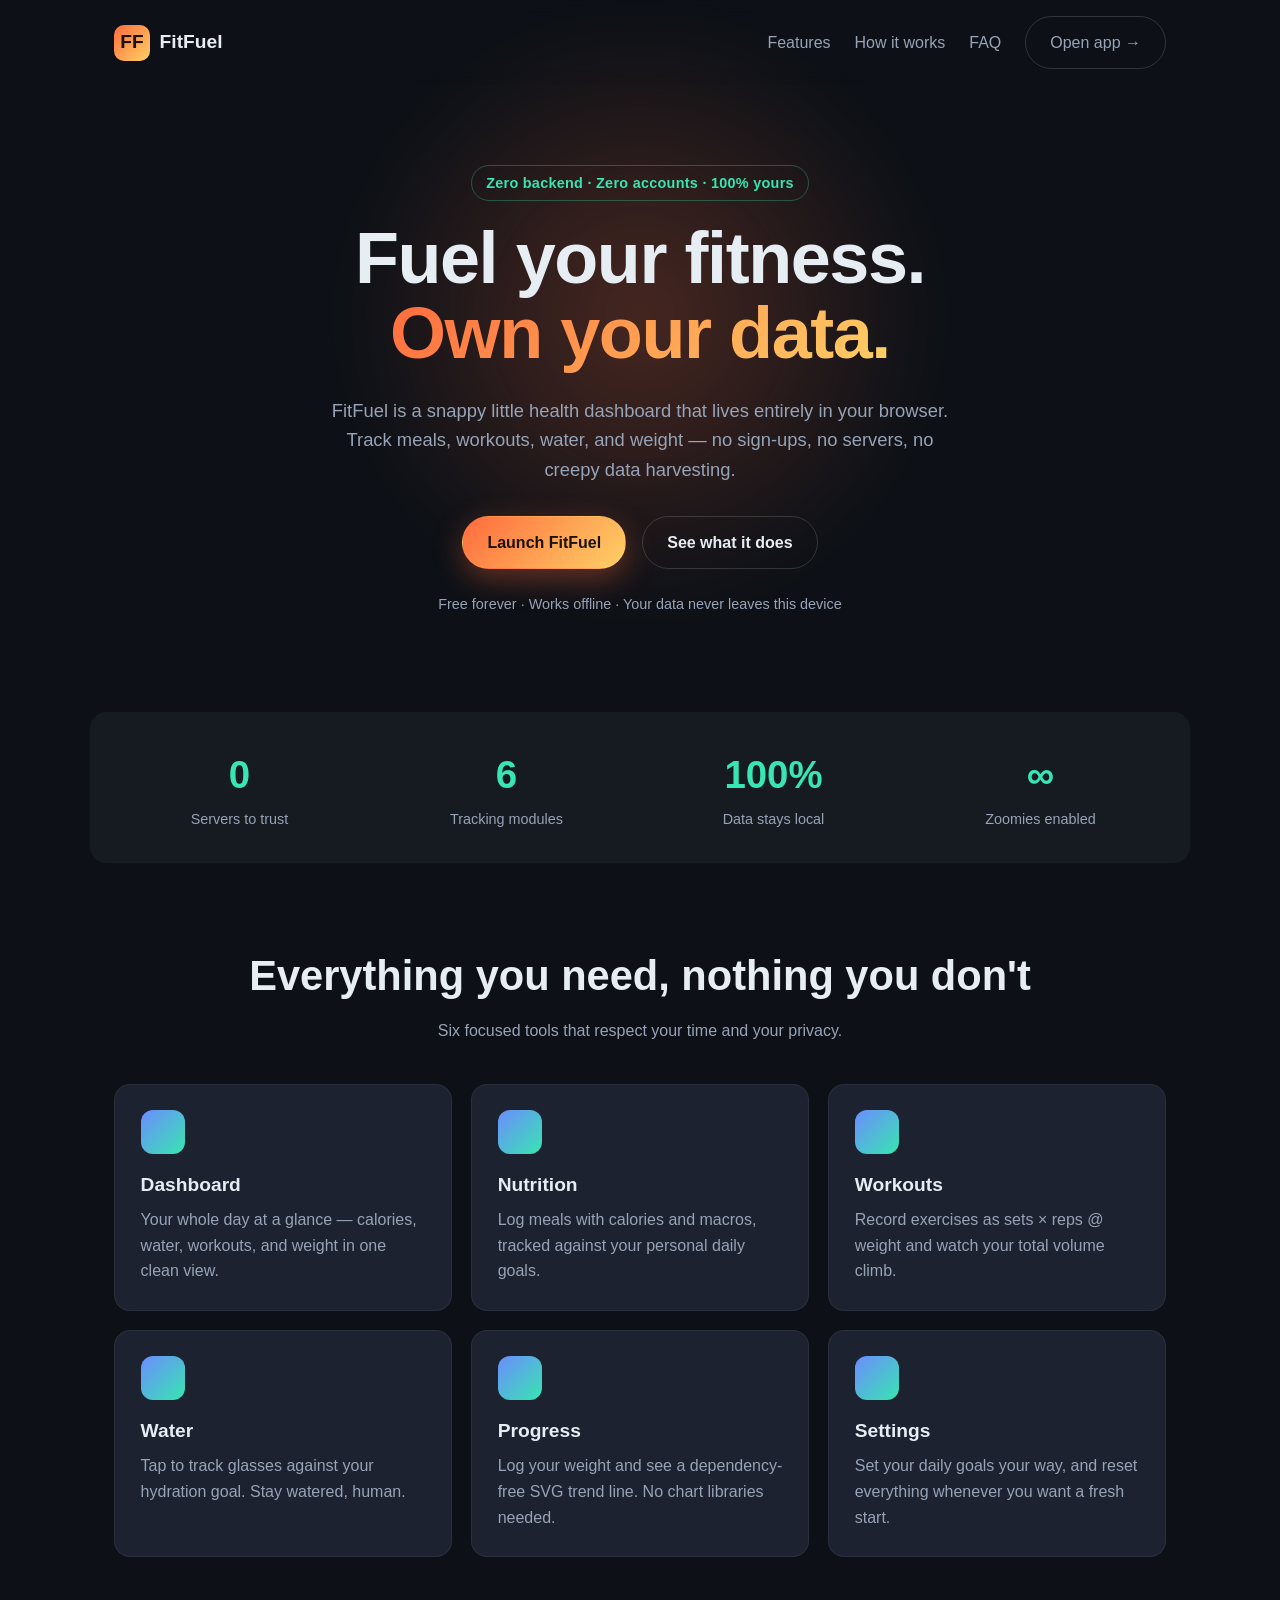
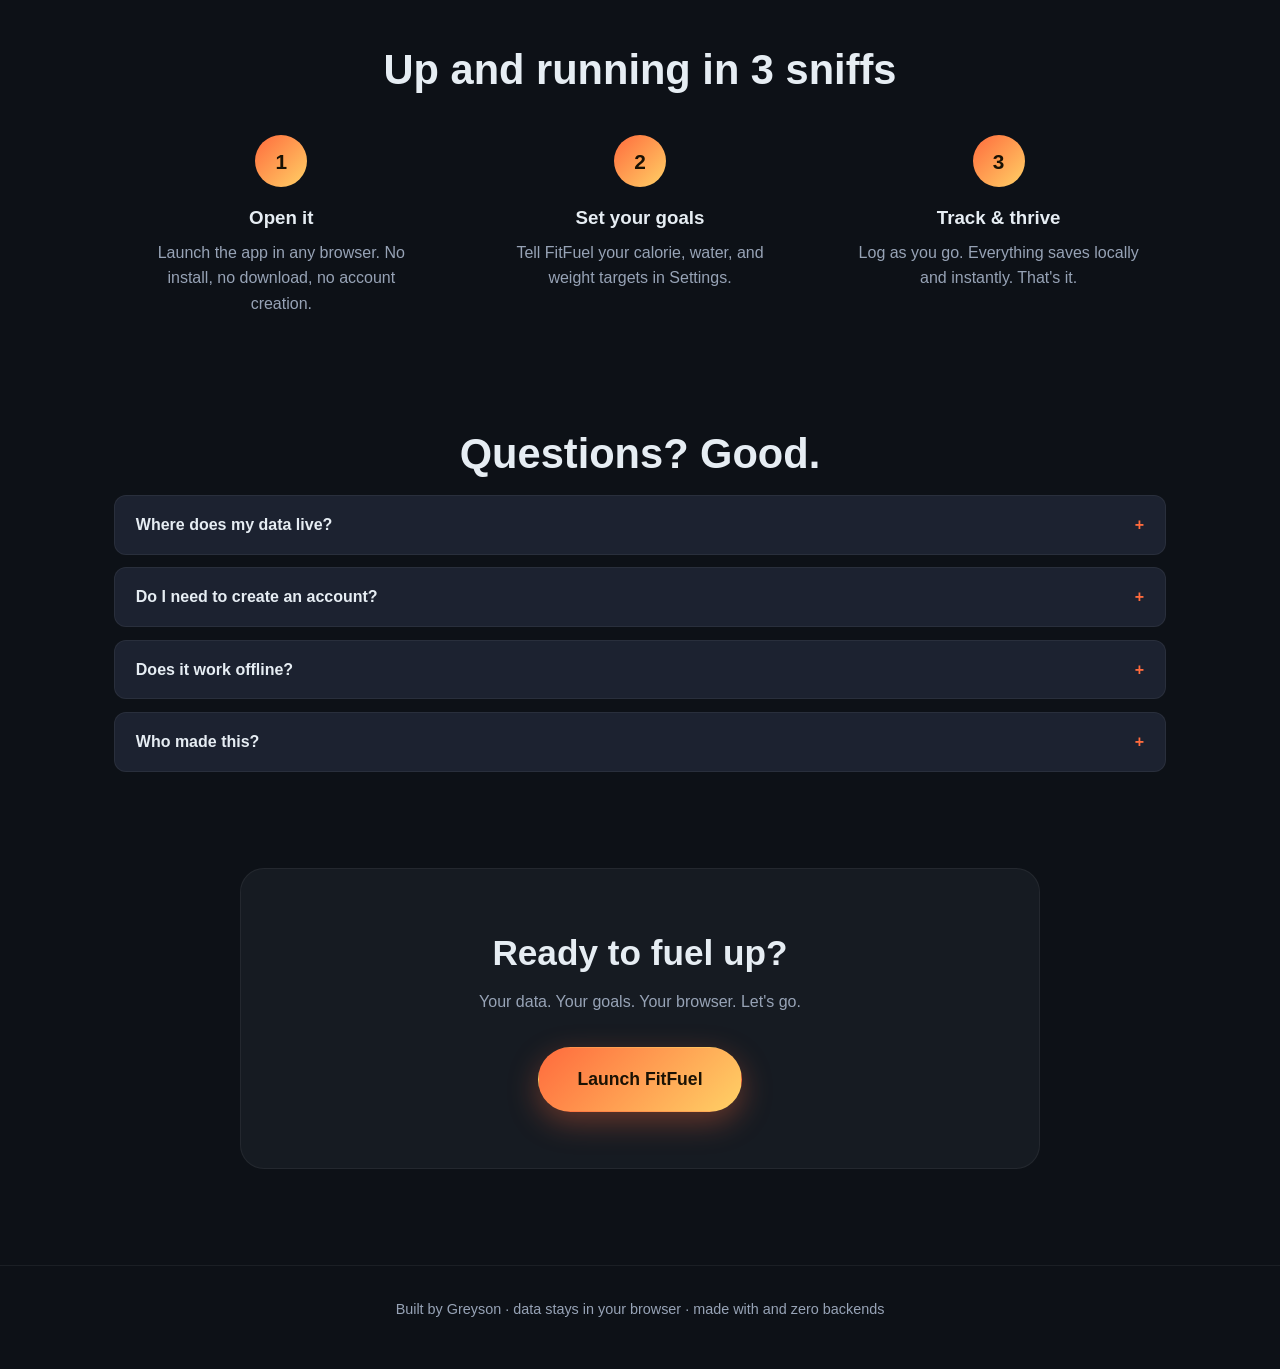
==== landing/index.html @ e6635676 "Add FitFuel marketing landing page - Hero, stats, feature cards, how-it-works, FAQ, and CTA sections" ====
<!DOCTYPE html>
<html lang="en">
<head>
  <meta charset="UTF-8" />
  <meta name="viewport" content="width=device-width, initial-scale=1.0" />
  <title>FitFuel — Fuel your fitness, own your data</title>
  <meta name="description" content="FitFuel is a zero-backend fitness & nutrition dashboard that runs entirely in your browser. No accounts, no servers, your data stays yours." />
  <link rel="stylesheet" href="styles.css" />
</head>
<body>
  <!-- NAV -->
  <header class="nav">
    <a class="nav__brand" href="#top">
      <span class="nav__logo">FF</span>
      <span>FitFuel</span>
    </a>
    <nav class="nav__links">
      <a href="#features">Features</a>
      <a href="#how">How it works</a>
      <a href="#faq">FAQ</a>
      <a class="btn btn--ghost" href="../index.html">Open app →</a>
    </nav>
  </header>

  <!-- HERO -->
  <section class="hero" id="top">
    <div class="hero__glow" aria-hidden="true"></div>
    <div class="hero__content">
      <p class="hero__eyebrow"> Zero backend · Zero accounts · 100% yours</p>
      <h1 class="hero__title">Fuel your fitness.<br /><span>Own your data.</span></h1>
      <p class="hero__subtitle">
        FitFuel is a snappy little health dashboard that lives entirely in your
        browser. Track meals, workouts, water, and weight — no sign-ups, no
        servers, no creepy data harvesting.
      </p>
      <div class="hero__cta">
        <a class="btn btn--primary" href="../index.html">Launch FitFuel</a>
        <a class="btn btn--ghost" href="#features">See what it does</a>
      </div>
      <p class="hero__note">Free forever · Works offline · Your data never leaves this device</p>
    </div>
  </section>

  <!-- STATS -->
  <section class="stats">
    <div class="stat"><span class="stat__num">0</span><span class="stat__label">Servers to trust</span></div>
    <div class="stat"><span class="stat__num">6</span><span class="stat__label">Tracking modules</span></div>
    <div class="stat"><span class="stat__num">100%</span><span class="stat__label">Data stays local</span></div>
    <div class="stat"><span class="stat__num">∞</span><span class="stat__label">Zoomies enabled</span></div>
  </section>

  <!-- FEATURES -->
  <section class="features" id="features">
    <h2 class="section__title">Everything you need, nothing you don't</h2>
    <p class="section__lead">Six focused tools that respect your time and your privacy.</p>
    <div class="feature-grid">
      <article class="card">
        <div class="card__icon"></div>
        <h3>Dashboard</h3>
        <p>Your whole day at a glance — calories, water, workouts, and weight in one clean view.</p>
      </article>
      <article class="card">
        <div class="card__icon"></div>
        <h3>Nutrition</h3>
        <p>Log meals with calories and macros, tracked against your personal daily goals.</p>
      </article>
      <article class="card">
        <div class="card__icon"></div>
        <h3>Workouts</h3>
        <p>Record exercises as sets × reps @ weight and watch your total volume climb.</p>
      </article>
      <article class="card">
        <div class="card__icon"></div>
        <h3>Water</h3>
        <p>Tap to track glasses against your hydration goal. Stay watered, human.</p>
      </article>
      <article class="card">
        <div class="card__icon"></div>
        <h3>Progress</h3>
        <p>Log your weight and see a dependency-free SVG trend line. No chart libraries needed.</p>
      </article>
      <article class="card">
        <div class="card__icon"></div>
        <h3>Settings</h3>
        <p>Set your daily goals your way, and reset everything whenever you want a fresh start.</p>
      </article>
    </div>
  </section>

  <!-- HOW IT WORKS -->
  <section class="how" id="how">
    <h2 class="section__title">Up and running in 3 sniffs</h2>
    <div class="steps">
      <div class="step">
        <span class="step__num">1</span>
        <h3>Open it</h3>
        <p>Launch the app in any browser. No install, no download, no account creation.</p>
      </div>
      <div class="step">
        <span class="step__num">2</span>
        <h3>Set your goals</h3>
        <p>Tell FitFuel your calorie, water, and weight targets in Settings.</p>
      </div>
      <div class="step">
        <span class="step__num">3</span>
        <h3>Track & thrive</h3>
        <p>Log as you go. Everything saves locally and instantly. That's it.</p>
      </div>
    </div>
  </section>

  <!-- FAQ -->
  <section class="faq" id="faq">
    <h2 class="section__title">Questions? Good.</h2>
    <details class="faq__item">
      <summary>Where does my data live?</summary>
      <p>Entirely in your browser via <code>localStorage</code>. It never touches a server because there isn't one.</p>
    </details>
    <details class="faq__item">
      <summary>Do I need to create an account?</summary>
      <p>Nope. No email, no password, no "we value your privacy" cookie banner nonsense.</p>
    </details>
    <details class="faq__item">
      <summary>Does it work offline?</summary>
      <p>Yes! Once loaded, it's just static files. Toss your Wi-Fi in the trash if you like.</p>
    </details>
    <details class="faq__item">
      <summary>Who made this?</summary>
      <p>Greyson the digital puppy , on a rainy weekend — with excellent taste and questionable amounts of caffeine.</p>
    </details>
  </section>

  <!-- CTA -->
  <section class="cta">
    <h2>Ready to fuel up?</h2>
    <p>Your data. Your goals. Your browser. Let's go.</p>
    <a class="btn btn--primary btn--big" href="../index.html">Launch FitFuel</a>
  </section>

  <footer class="footer">
    <p>Built by Greyson · data stays in your browser · made with  and zero backends</p>
  </footer>
</body>
</html>
---- landing/styles.css ----
/* ===========================================================
   FitFuel landing page
   Bold, colorful, dependency-free. One file, cohesive theme.
   =========================================================== */

:root {
  --bg: #0d1117;
  --bg-soft: #161b22;
  --card: #1c2230;
  --text: #e6edf3;
  --muted: #97a3b6;
  --brand: #ff6b3d;
  --brand-2: #ffd166;
  --accent: #37e6b0;
  --accent-2: #6c8cff;
  --radius: 16px;
  --maxw: 1100px;
  --shadow: 0 20px 60px rgba(0, 0, 0, 0.45);
}

* { box-sizing: border-box; margin: 0; padding: 0; }

html { scroll-behavior: smooth; }

body {
  font-family: -apple-system, BlinkMacSystemFont, "Segoe UI", Roboto,
    Helvetica, Arial, sans-serif;
  background: var(--bg);
  color: var(--text);
  line-height: 1.6;
  overflow-x: hidden;
}

/* ---------- Buttons ---------- */
.btn {
  display: inline-block;
  padding: 0.8rem 1.5rem;
  border-radius: 999px;
  font-weight: 600;
  text-decoration: none;
  transition: transform 0.15s ease, box-shadow 0.15s ease, background 0.15s ease;
  cursor: pointer;
  border: 1px solid transparent;
}
.btn:hover { transform: translateY(-2px); }
.btn--primary {
  background: linear-gradient(135deg, var(--brand), var(--brand-2));
  color: #1a1204;
  box-shadow: 0 10px 30px rgba(255, 107, 61, 0.35);
}
.btn--ghost {
  background: transparent;
  color: var(--text);
  border-color: rgba(255, 255, 255, 0.15);
}
.btn--ghost:hover { border-color: var(--accent); color: var(--accent); }
.btn--big { padding: 1.1rem 2.4rem; font-size: 1.1rem; }

/* ---------- Nav ---------- */
.nav {
  position: sticky;
  top: 0;
  z-index: 50;
  display: flex;
  align-items: center;
  justify-content: space-between;
  padding: 1rem 1.5rem;
  max-width: var(--maxw);
  margin: 0 auto;
  backdrop-filter: blur(8px);
}
.nav__brand {
  display: flex;
  align-items: center;
  gap: 0.6rem;
  font-weight: 800;
  font-size: 1.2rem;
  color: var(--text);
  text-decoration: none;
}
.nav__logo {
  display: grid;
  place-items: center;
  width: 36px;
  height: 36px;
  border-radius: 10px;
  background: linear-gradient(135deg, var(--brand), var(--brand-2));
  color: #1a1204;
  font-weight: 900;
}
.nav__links {
  display: flex;
  align-items: center;
  gap: 1.5rem;
}
.nav__links a {
  color: var(--muted);
  text-decoration: none;
  font-weight: 500;
  transition: color 0.15s ease;
}
.nav__links a:hover { color: var(--text); }

/* ---------- Hero ---------- */
.hero {
  position: relative;
  max-width: var(--maxw);
  margin: 0 auto;
  padding: 5rem 1.5rem 4rem;
  text-align: center;
}
.hero__glow {
  position: absolute;
  inset: -20% 0 auto 50%;
  transform: translateX(-50%);
  width: 700px;
  height: 700px;
  background: radial-gradient(circle, rgba(255, 107, 61, 0.25), transparent 60%);
  filter: blur(30px);
  z-index: -1;
}
.hero__eyebrow {
  display: inline-block;
  color: var(--accent);
  font-weight: 600;
  letter-spacing: 0.02em;
  margin-bottom: 1.2rem;
  padding: 0.35rem 0.9rem;
  border: 1px solid rgba(55, 230, 176, 0.3);
  border-radius: 999px;
  font-size: 0.9rem;
}
.hero__title {
  font-size: clamp(2.5rem, 7vw, 4.5rem);
  line-height: 1.05;
  font-weight: 900;
  letter-spacing: -0.02em;
}
.hero__title span {
  background: linear-gradient(135deg, var(--brand), var(--brand-2));
  -webkit-background-clip: text;
  background-clip: text;
  -webkit-text-fill-color: transparent;
}
.hero__subtitle {
  max-width: 640px;
  margin: 1.5rem auto 2rem;
  color: var(--muted);
  font-size: 1.15rem;
}
.hero__cta {
  display: flex;
  gap: 1rem;
  justify-content: center;
  flex-wrap: wrap;
}
.hero__note {
  margin-top: 1.5rem;
  color: var(--muted);
  font-size: 0.9rem;
}

/* ---------- Stats ---------- */
.stats {
  display: grid;
  grid-template-columns: repeat(4, 1fr);
  gap: 1rem;
  max-width: var(--maxw);
  margin: 2rem auto;
  padding: 2rem 1.5rem;
  background: var(--bg-soft);
  border-radius: var(--radius);
}
.stat { text-align: center; }
.stat__num {
  display: block;
  font-size: 2.4rem;
  font-weight: 900;
  color: var(--accent);
}
.stat__label { color: var(--muted); font-size: 0.9rem; }

/* ---------- Sections ---------- */
.section__title {
  text-align: center;
  font-size: clamp(1.8rem, 4vw, 2.6rem);
  font-weight: 800;
  margin-bottom: 0.5rem;
}
.section__lead {
  text-align: center;
  color: var(--muted);
  margin-bottom: 2.5rem;
}
.features, .how, .faq { max-width: var(--maxw); margin: 5rem auto; padding: 0 1.5rem; }

/* ---------- Feature cards ---------- */
.feature-grid {
  display: grid;
  grid-template-columns: repeat(auto-fit, minmax(260px, 1fr));
  gap: 1.2rem;
}
.card {
  background: var(--card);
  border: 1px solid rgba(255, 255, 255, 0.06);
  border-radius: var(--radius);
  padding: 1.6rem;
  transition: transform 0.2s ease, border-color 0.2s ease;
}
.card:hover {
  transform: translateY(-4px);
  border-color: var(--brand);
}
.card__icon {
  width: 44px;
  height: 44px;
  border-radius: 12px;
  margin-bottom: 1rem;
  background: linear-gradient(135deg, var(--accent-2), var(--accent));
}
.card h3 { font-size: 1.2rem; margin-bottom: 0.4rem; }
.card p { color: var(--muted); }

/* ---------- Steps ---------- */
.steps {
  display: grid;
  grid-template-columns: repeat(auto-fit, minmax(240px, 1fr));
  gap: 1.5rem;
}
.step {
  text-align: center;
  padding: 1.5rem;
}
.step__num {
  display: grid;
  place-items: center;
  width: 52px;
  height: 52px;
  margin: 0 auto 1rem;
  border-radius: 50%;
  background: linear-gradient(135deg, var(--brand), var(--brand-2));
  color: #1a1204;
  font-weight: 900;
  font-size: 1.3rem;
}
.step h3 { margin-bottom: 0.4rem; }
.step p { color: var(--muted); }

/* ---------- FAQ ---------- */
.faq__item {
  background: var(--card);
  border: 1px solid rgba(255, 255, 255, 0.06);
  border-radius: 12px;
  padding: 1rem 1.3rem;
  margin-bottom: 0.8rem;
}
.faq__item summary {
  cursor: pointer;
  font-weight: 600;
  list-style: none;
}
.faq__item summary::-webkit-details-marker { display: none; }
.faq__item summary::after {
  content: "+";
  float: right;
  color: var(--brand);
  font-weight: 900;
}
.faq__item[open] summary::after { content: "-"; }
.faq__item p { color: var(--muted); margin-top: 0.7rem; }
.faq__item code {
  background: rgba(255, 255, 255, 0.08);
  padding: 0.1rem 0.4rem;
  border-radius: 6px;
  font-size: 0.9em;
}

/* ---------- CTA ---------- */
.cta {
  text-align: center;
  max-width: 800px;
  margin: 6rem auto;
  padding: 3.5rem 1.5rem;
  background: var(--bg-soft);
  border-radius: 24px;
  border: 1px solid rgba(255, 255, 255, 0.06);
}
.cta h2 { font-size: 2.2rem; margin-bottom: 0.5rem; }
.cta p { color: var(--muted); margin-bottom: 2rem; }

/* ---------- Footer ---------- */
.footer {
  text-align: center;
  padding: 2rem 1.5rem 3rem;
  color: var(--muted);
  font-size: 0.9rem;
  border-top: 1px solid rgba(255, 255, 255, 0.06);
}

/* ---------- Responsive ---------- */
@media (max-width: 640px) {
  .stats { grid-template-columns: repeat(2, 1fr); }
  .nav__links a:not(.btn) { display: none; }
}
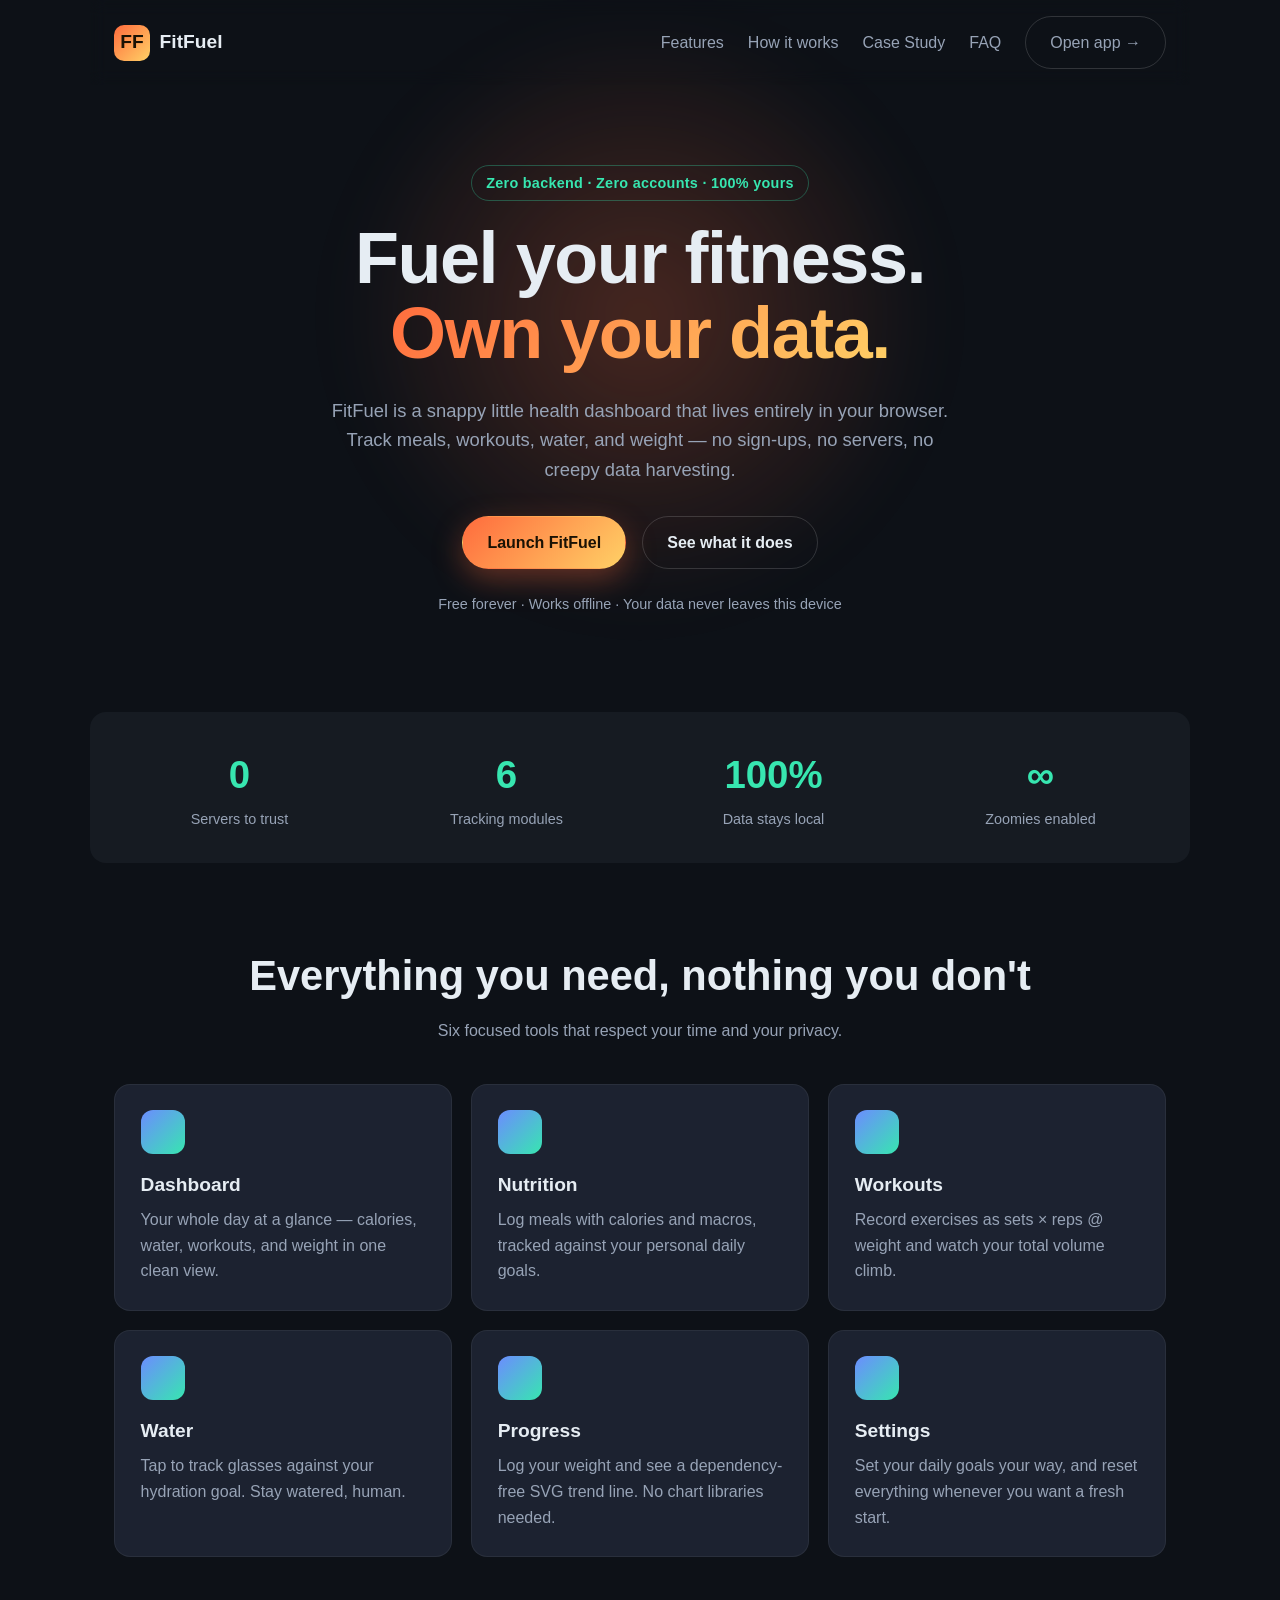
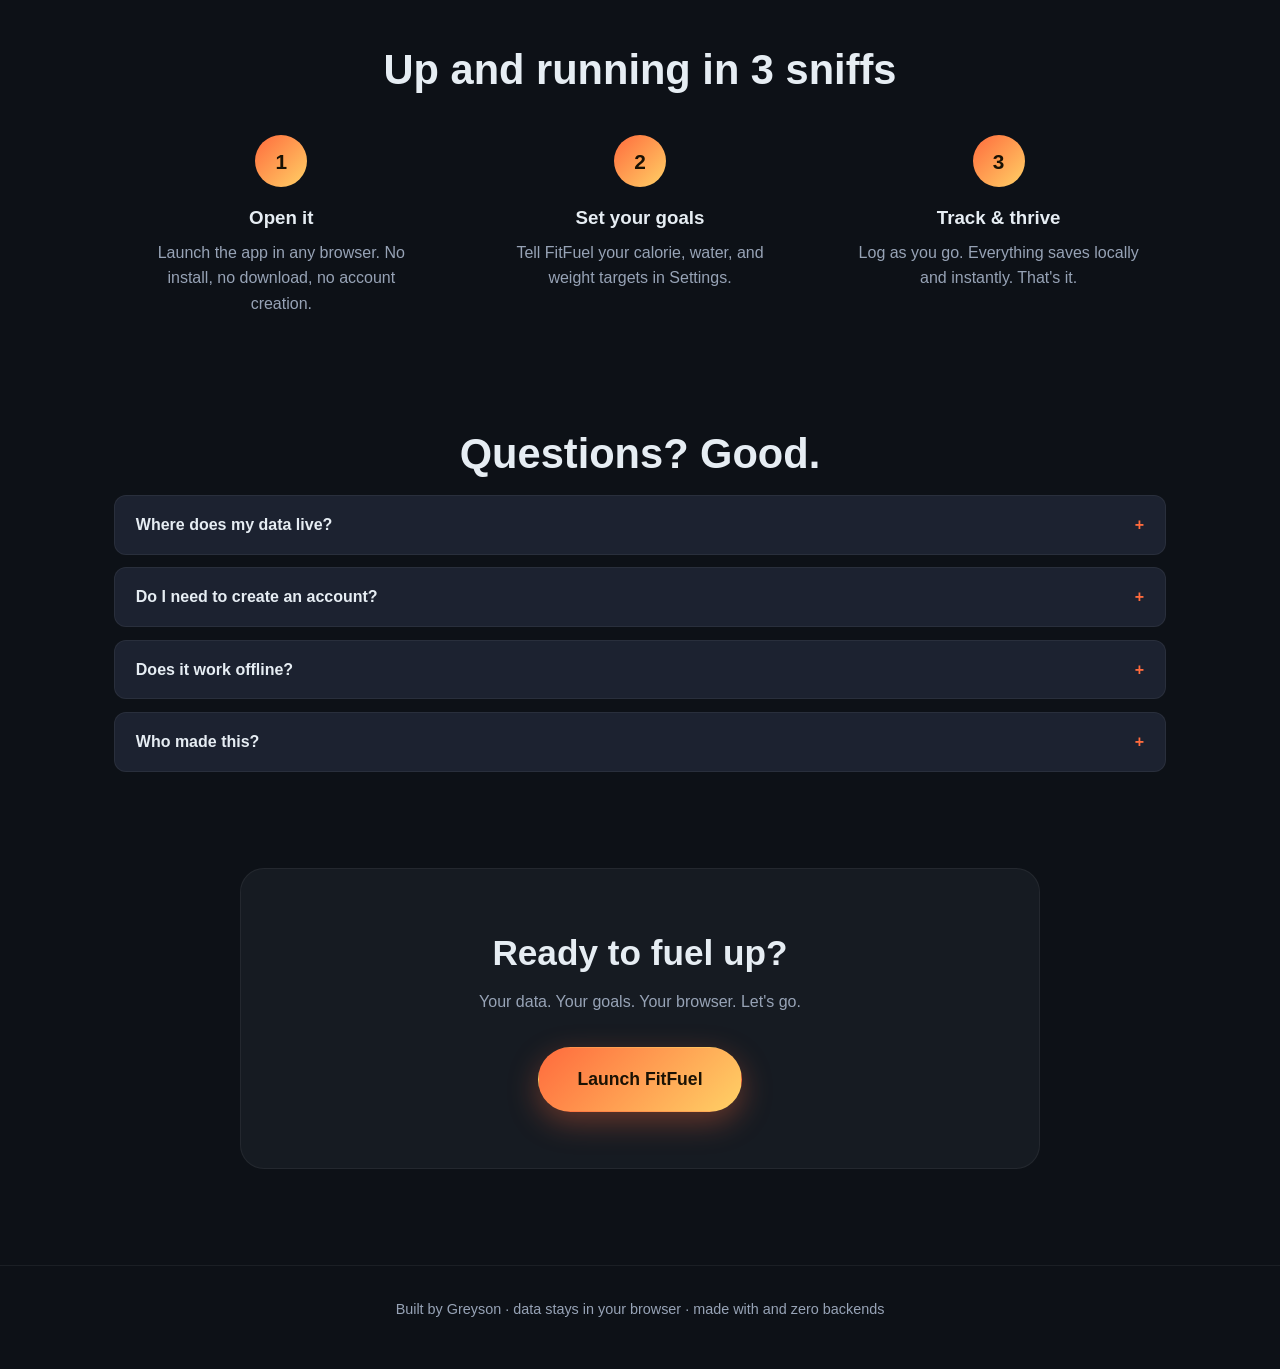
==== commit 481eb6bd: "Add case study page with interactive scroll effects - case-study.html: 8-section product case study " ====
--- a/landing/index.html
+++ b/landing/index.html
@@ -17,6 +17,7 @@
     <nav class="nav__links">
       <a href="#features">Features</a>
       <a href="#how">How it works</a>
+      <a href="case-study.html">Case Study</a>
       <a href="#faq">FAQ</a>
       <a class="btn btn--ghost" href="../index.html">Open app →</a>
     </nav>
